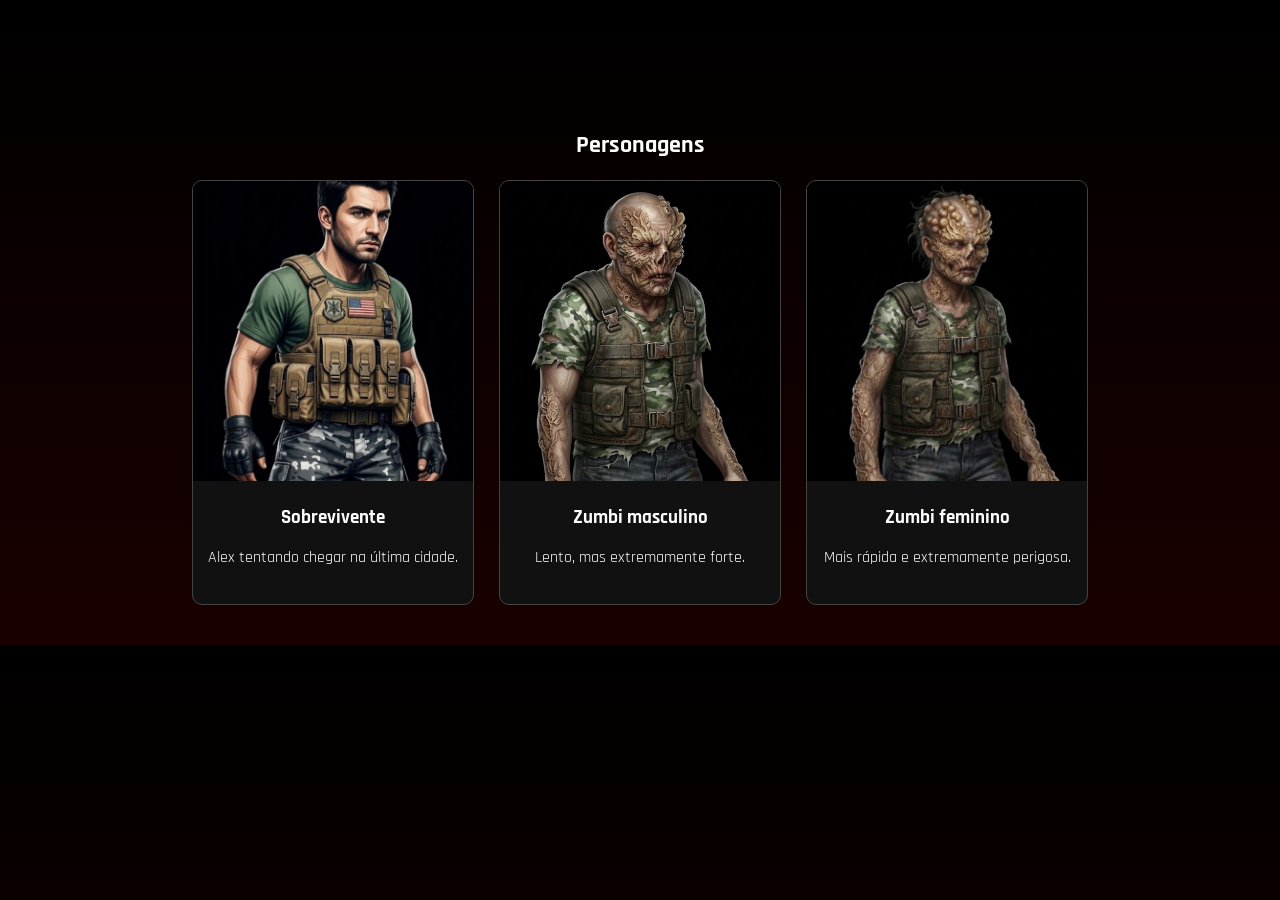
==== personagens.html @ fd247b11 "Atualização completa do site com nova estrutura e historia" ====
<!DOCTYPE html>
<html lang="pt-br">
<head>
<meta charset="UTF-8">
<title>Personagens</title>
<link rel="stylesheet" href="style.css">
</head>

<body class="pagina-personagens">

<a href="index.html" class="btn-voltar">←</a>

<section class="personagens">
    <h2>Personagens</h2>

    <div class="cards">
        <div class="card">
            <img src="imagem/foto-do-personagem.png">
            <h3>Sobrevivente</h3>
            <p>Alex tentando chegar na última cidade.</p>
        </div>

        <div class="card">
            <img src="imagem/zumbi masculino.jpg">
            <h3>Zumbi masculino</h3>
            <p>Lento, mas extremamente forte.</p>
        </div>

        <div class="card">
            <img src="imagem/foto-zumbi-feminino.png">
            <h3>Zumbi feminino</h3>
            <p>Mais rápida e extremamente perigosa.</p>
        </div>
    </div>
</section>

</body>
</html>
---- style.css ----
@import url('https://fonts.googleapis.com/css2?family=Orbitron:wght@400;700&family=Rajdhani:wght@300;500&display=swap');

/* --- REGRA DE BLUR PARA MENORES DE 18 --- */
.restricao-idade .capa, 
.restricao-idade .card img, 
.restricao-idade iframe,
.restricao-idade img {
    filter: blur(20px) grayscale(100%) !important;
    pointer-events: none;
    user-select: none;
}

body {
    margin: 0;
    font-family: 'Rajdhani', sans-serif;
    color: white;
    background: linear-gradient(to bottom, #000000, #1a0000);
    padding-top: 70px;
}

/* MENU */
.menu {
    position: fixed;
    top: 0;
    width: 100%;
    background: rgba(200, 0, 0, 0.9);
    display: flex;
    align-items: center;
    justify-content: center;
    padding: 15px 30px;
    z-index: 1000;
    box-shadow: 0 0 15px red;
    box-sizing: border-box;
}

/* LOGO */
.logo {
    position: absolute;
    left: 20px;
}

.logo img {
    height: 40px;
}

/* NAV */
nav {
    display: flex;
    gap: 30px;
}

nav a {
    color: white;
    text-decoration: none;
    font-size: 18px;
    transition: 0.3s;
}

nav a:hover {
    color: #00ff88;
    transform: scale(1.1);
}

/* CAPA */
.capa {
    height: 100vh;
    background: url('imagem/Fundodositejogo.jpg') no-repeat center;
    background-size: cover;
    display: flex;
    justify-content: center;
    align-items: center;
    position: relative;
}

/* overlay escuro */
.overlay {
    position: absolute;
    width: 100%;
    height: 100%;
    background: rgba(0,0,0,0.6);
}

/* BOTÃO TESTAR */
.btn-testar {
    position: relative;
    background: red;
    color: white;
    padding: 18px 35px;
    border: none;
    cursor: pointer;
    transition: 0.3s;
    font-size: 20px;
    border-radius: 10px;
    box-shadow: 0 0 15px red;
}

.btn-testar:hover {
    background: darkred;
    transform: scale(1.08);
    box-shadow: 0 0 25px red;
}

/* IFRAME - CORRIGIDO PARA APARECER */
.conteudo {
    width: 100%;
    height: calc(100vh - 70px);
    display: none; /* JS muda para 'block' ao clicar */
}

.conteudo iframe {
    width: 100%;
    height: 100%;
    border: none;
    background: black;
}

/* MODAL CONTATO (Login Modal) */
.login-modal {
    display: none;
    position: fixed;
    width: 100%;
    height: 100%;
    background: rgba(0,0,0,0.8);
    justify-content: center;
    align-items: center;
    z-index: 3000;
}

.login-box {
    background: #1c1c1c;
    padding: 30px;
    border-radius: 10px;
    width: 300px;
    box-shadow: 0 0 20px red;
}

.login-box input,
.login-box textarea {
    width: 100%;
    margin: 10px 0;
    padding: 10px;
    border: none;
    border-radius: 5px;
}

.login-box button {
    width: 100%;
    padding: 10px;
    background: red;
    color: white;
    border: none;
    border-radius: 5px;
    cursor: pointer;
}

/* FECHAR */
.fechar {
    cursor: pointer;
    float: right;
    font-size: 20px;
}

/* SETA VOLTAR */
.btn-voltar {
    position: fixed;
    top: 90px;
    left: 20px;
    font-size: 28px;
    color: white;
    text-decoration: none;
    background: rgba(0,0,0,0.6);
    padding: 10px 15px;
    border-radius: 50%;
    transition: 0.3s;
    z-index: 2000;
    display: none; /* Aparece via JS */
}

/* MODAL IDADE */
.age-modal {
    position: fixed;
    width: 100%;
    height: 100%;
    background: rgba(0,0,0,0.9);
    display: none;
    justify-content: center;
    align-items: center;
    z-index: 5000;
}

.age-box {
    background: #1c1c1c;
    padding: 40px;
    border-radius: 10px;
    text-align: center;
    width: 300px;
    box-shadow: 0 0 20px red;
}

/* PERSONAGENS E SOBRE */
.pagina-sobre { display: flex; justify-content: center; padding-top: 120px; }
.sobre-box { max-width: 700px; background: rgba(15, 0, 0, 0.95); padding: 40px; border-radius: 15px; border: 1px solid red; text-align: center; }
.personagens { text-align: center; padding: 40px 20px; }
.cards { display: flex; justify-content: center; gap: 25px; flex-wrap: wrap; }
.card { background: #111; border: 1px solid #444; border-radius: 10px; width: 280px; padding-bottom: 20px; transition: 0.4s; overflow: hidden; }
.card img { width: 100%; height: 300px; object-fit: cover; }

/* RESPONSIVIDADE COMPLETA */
@media (max-width: 768px) {
    .menu { flex-direction: column; padding: 10px; height: auto; }
    .logo { position: static; margin-bottom: 10px; }
    nav { gap: 15px; flex-wrap: wrap; justify-content: center; }
    body { padding-top: 130px; }
    .card { width: 90%; }
    .btn-voltar { top: auto; bottom: 20px; left: 10px; }
}
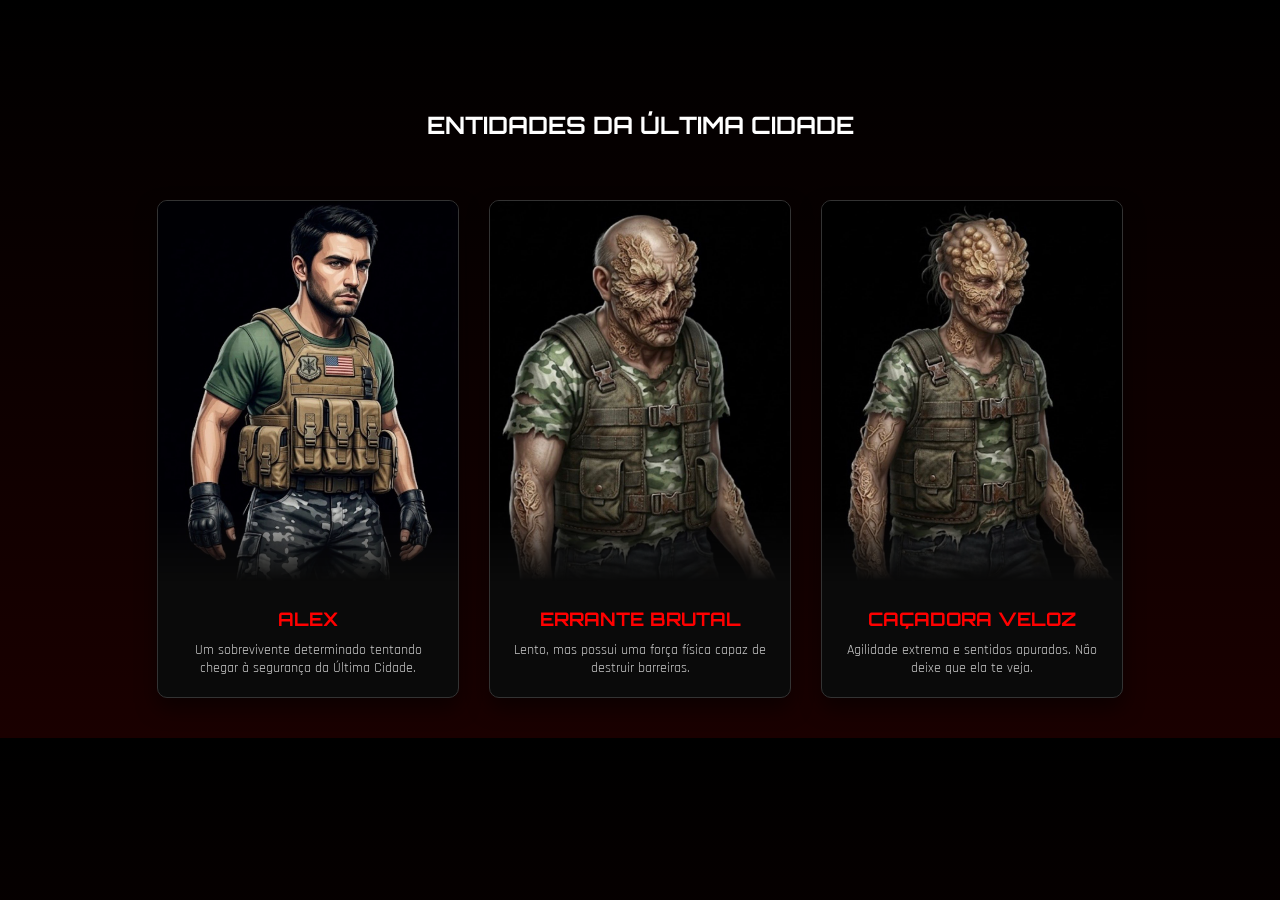
==== commit 379ecddd: "Atualização completa do site com nova estrutura e historia" ====
--- a/personagens.html
+++ b/personagens.html
@@ -1,38 +1,47 @@
 <!DOCTYPE html>
 <html lang="pt-br">
 <head>
-<meta charset="UTF-8">
-<title>Personagens</title>
-<link rel="stylesheet" href="style.css">
+    <meta charset="UTF-8">
+    <meta name="viewport" content="width=device-width, initial-scale=1.0">
+    <title>Personagens - Última Cidade</title>
+    <link rel="stylesheet" href="style.css">
 </head>
 
 <body class="pagina-personagens">
 
-<a href="index.html" class="btn-voltar">←</a>
+    <a href="index.html" class="btn-voltar">← VOLTAR PARA A BASE</a>
 
-<section class="personagens">
-    <h2>Personagens</h2>
+    <section class="personagens">
+        <h2 style="font-family: 'Orbitron'; color: white; text-align: center; text-transform: uppercase; margin-top: 40px;">
+            Entidades da Última Cidade
+        </h2>
 
-    <div class="cards">
-        <div class="card">
-            <img src="imagem/foto-do-personagem.png">
-            <h3>Sobrevivente</h3>
-            <p>Alex tentando chegar na última cidade.</p>
+        <div class="cards">
+            <div class="card">
+                <img src="imagem/foto-do-personagem.png" alt="Sobrevivente">
+                <div class="card-info">
+                    <h3>Alex</h3>
+                    <p>Um sobrevivente determinado tentando chegar à segurança da Última Cidade.</p>
+                </div>
+            </div>
+
+            <div class="card">
+                <img src="imagem/zumbi masculino.jpg" alt="Zumbi Masculino">
+                <div class="card-info">
+                    <h3>Errante Brutal</h3>
+                    <p>Lento, mas possui uma força física capaz de destruir barreiras.</p>
+                </div>
+            </div>
+
+            <div class="card">
+                <img src="imagem/foto-zumbi-feminino.png" alt="Zumbi Feminino">
+                <div class="card-info">
+                    <h3>Caçadora Veloz</h3>
+                    <p>Agilidade extrema e sentidos apurados. Não deixe que ela te veja.</p>
+                </div>
+            </div>
         </div>
-
-        <div class="card">
-            <img src="imagem/zumbi masculino.jpg">
-            <h3>Zumbi masculino</h3>
-            <p>Lento, mas extremamente forte.</p>
-        </div>
-
-        <div class="card">
-            <img src="imagem/foto-zumbi-feminino.png">
-            <h3>Zumbi feminino</h3>
-            <p>Mais rápida e extremamente perigosa.</p>
-        </div>
-    </div>
-</section>
+    </section>
 
 </body>
 </html>
--- a/style.css
+++ b/style.css
@@ -1,6 +1,21 @@
 @import url('https://fonts.googleapis.com/css2?family=Orbitron:wght@400;700&family=Rajdhani:wght@300;500&display=swap');
 
-/* --- REGRA DE BLUR PARA MENORES DE 18 --- */
+/* --- CRITÉRIO: ALTERNÂNCIA DE TEMA (MODO CLARO) --- */
+body.modo-claro {
+    background: linear-gradient(to bottom, #e0e0e0, #ffffff) !important;
+    color: #000000 !important;
+}
+
+body.modo-claro .menu {
+    background: rgba(150, 0, 0, 1) !important;
+    box-shadow: 0 0 15px rgba(0,0,0,0.3);
+}
+
+body.modo-claro nav a {
+    color: white;
+}
+
+/* --- REGRA DE BLUR (MANIPULAÇÃO DE VISIBILIDADE) --- */
 .restricao-idade .capa, 
 .restricao-idade .card img, 
 .restricao-idade iframe,
@@ -16,6 +31,7 @@
     color: white;
     background: linear-gradient(to bottom, #000000, #1a0000);
     padding-top: 70px;
+    transition: 0.5s;
 }
 
 /* MENU */
@@ -31,6 +47,7 @@
     z-index: 1000;
     box-shadow: 0 0 15px red;
     box-sizing: border-box;
+    transition: 0.3s;
 }
 
 /* LOGO */
@@ -54,6 +71,7 @@
     text-decoration: none;
     font-size: 18px;
     transition: 0.3s;
+    font-weight: bold;
 }
 
 nav a:hover {
@@ -72,7 +90,6 @@
     position: relative;
 }
 
-/* overlay escuro */
 .overlay {
     position: absolute;
     width: 100%;
@@ -92,19 +109,14 @@
     font-size: 20px;
     border-radius: 10px;
     box-shadow: 0 0 15px red;
-}
-
-.btn-testar:hover {
-    background: darkred;
-    transform: scale(1.08);
-    box-shadow: 0 0 25px red;
-}
-
-/* IFRAME - CORRIGIDO PARA APARECER */
+    font-family: 'Orbitron', sans-serif;
+}
+
+/* IFRAME */
 .conteudo {
     width: 100%;
     height: calc(100vh - 70px);
-    display: none; /* JS muda para 'block' ao clicar */
+    display: none; 
 }
 
 .conteudo iframe {
@@ -114,66 +126,104 @@
     background: black;
 }
 
-/* MODAL CONTATO (Login Modal) */
-.login-modal {
-    display: none;
-    position: fixed;
-    width: 100%;
-    height: 100%;
-    background: rgba(0,0,0,0.8);
-    justify-content: center;
-    align-items: center;
-    z-index: 3000;
-}
-
-.login-box {
-    background: #1c1c1c;
-    padding: 30px;
-    border-radius: 10px;
-    width: 300px;
-    box-shadow: 0 0 20px red;
-}
-
-.login-box input,
-.login-box textarea {
-    width: 100%;
-    margin: 10px 0;
-    padding: 10px;
-    border: none;
-    border-radius: 5px;
-}
-
-.login-box button {
-    width: 100%;
-    padding: 10px;
-    background: red;
-    color: white;
-    border: none;
-    border-radius: 5px;
-    cursor: pointer;
-}
-
-/* FECHAR */
-.fechar {
-    cursor: pointer;
-    float: right;
-    font-size: 20px;
-}
-
-/* SETA VOLTAR */
+/* --- MELHORIA: BOTÃO DE VOLTAR ESTILIZADO --- */
 .btn-voltar {
     position: fixed;
     top: 90px;
-    left: 20px;
-    font-size: 28px;
+    left: 30px;
+    z-index: 2500;
+    display: none;
+    
+    background: rgba(255, 0, 0, 0.7);
     color: white;
     text-decoration: none;
-    background: rgba(0,0,0,0.6);
-    padding: 10px 15px;
-    border-radius: 50%;
-    transition: 0.3s;
-    z-index: 2000;
-    display: none; /* Aparece via JS */
+    font-family: 'Orbitron', sans-serif;
+    font-weight: bold;
+    font-size: 13px;
+    padding: 10px 20px;
+    border-radius: 5px;
+    border: 1px solid #ff0000;
+    box-shadow: 0 0 15px rgba(255, 0, 0, 0.4);
+    transition: 0.3s;
+    text-transform: uppercase;
+}
+
+.btn-voltar:hover {
+    background: #ff0000;
+    box-shadow: 0 0 25px #ff0000;
+    transform: scale(1.05);
+}
+
+/* --- MELHORIA: VISUAL DOS PERSONAGENS --- */
+.cards {
+    display: flex;
+    justify-content: center;
+    gap: 30px;
+    flex-wrap: wrap;
+    padding: 40px 20px;
+}
+
+.card {
+    background: #0a0a0a;
+    border: 1px solid #333;
+    border-radius: 10px;
+    width: 300px;
+    overflow: hidden;
+    transition: 0.4s;
+    box-shadow: 0 10px 20px rgba(0,0,0,0.5);
+}
+
+.card:hover {
+    border-color: #ff0000;
+    transform: translateY(-10px);
+    box-shadow: 0 0 20px rgba(255, 0, 0, 0.3);
+}
+
+.card img {
+    width: 100%;
+    height: 380px;
+    object-fit: cover;
+    mask-image: linear-gradient(to bottom, black 80%, transparent 100%);
+    -webkit-mask-image: linear-gradient(to bottom, black 80%, transparent 100%);
+}
+
+.card-info {
+    padding: 20px;
+    text-align: center;
+}
+
+.card-info h3 {
+    font-family: 'Orbitron', sans-serif;
+    color: #ff0000;
+    margin: 0 0 10px 0;
+    text-transform: uppercase;
+}
+
+.card-info p {
+    font-size: 14px;
+    color: #ccc;
+    margin: 0;
+}
+
+/* PAINEL DE STATUS (HUD) */
+.status-painel {
+    color: white; 
+    background: rgba(139, 0, 0, 0.8); 
+    padding: 15px; 
+    position: fixed; 
+    bottom: 20px; 
+    right: 20px; 
+    border-radius: 10px; 
+    border: 2px solid #000; 
+    font-family: 'Orbitron', sans-serif; 
+    z-index: 2000; 
+    min-width: 180px;
+    box-shadow: 0 0 10px rgba(255,0,0,0.5);
+}
+
+.status-painel span {
+    color: #00ff88;
+    font-weight: bold;
 }
 
 /* MODAL IDADE */
@@ -197,20 +247,11 @@
     box-shadow: 0 0 20px red;
 }
 
-/* PERSONAGENS E SOBRE */
-.pagina-sobre { display: flex; justify-content: center; padding-top: 120px; }
-.sobre-box { max-width: 700px; background: rgba(15, 0, 0, 0.95); padding: 40px; border-radius: 15px; border: 1px solid red; text-align: center; }
-.personagens { text-align: center; padding: 40px 20px; }
-.cards { display: flex; justify-content: center; gap: 25px; flex-wrap: wrap; }
-.card { background: #111; border: 1px solid #444; border-radius: 10px; width: 280px; padding-bottom: 20px; transition: 0.4s; overflow: hidden; }
-.card img { width: 100%; height: 300px; object-fit: cover; }
-
-/* RESPONSIVIDADE COMPLETA */
+/* RESPONSIVIDADE */
 @media (max-width: 768px) {
     .menu { flex-direction: column; padding: 10px; height: auto; }
     .logo { position: static; margin-bottom: 10px; }
     nav { gap: 15px; flex-wrap: wrap; justify-content: center; }
     body { padding-top: 130px; }
-    .card { width: 90%; }
     .btn-voltar { top: auto; bottom: 20px; left: 10px; }
 }
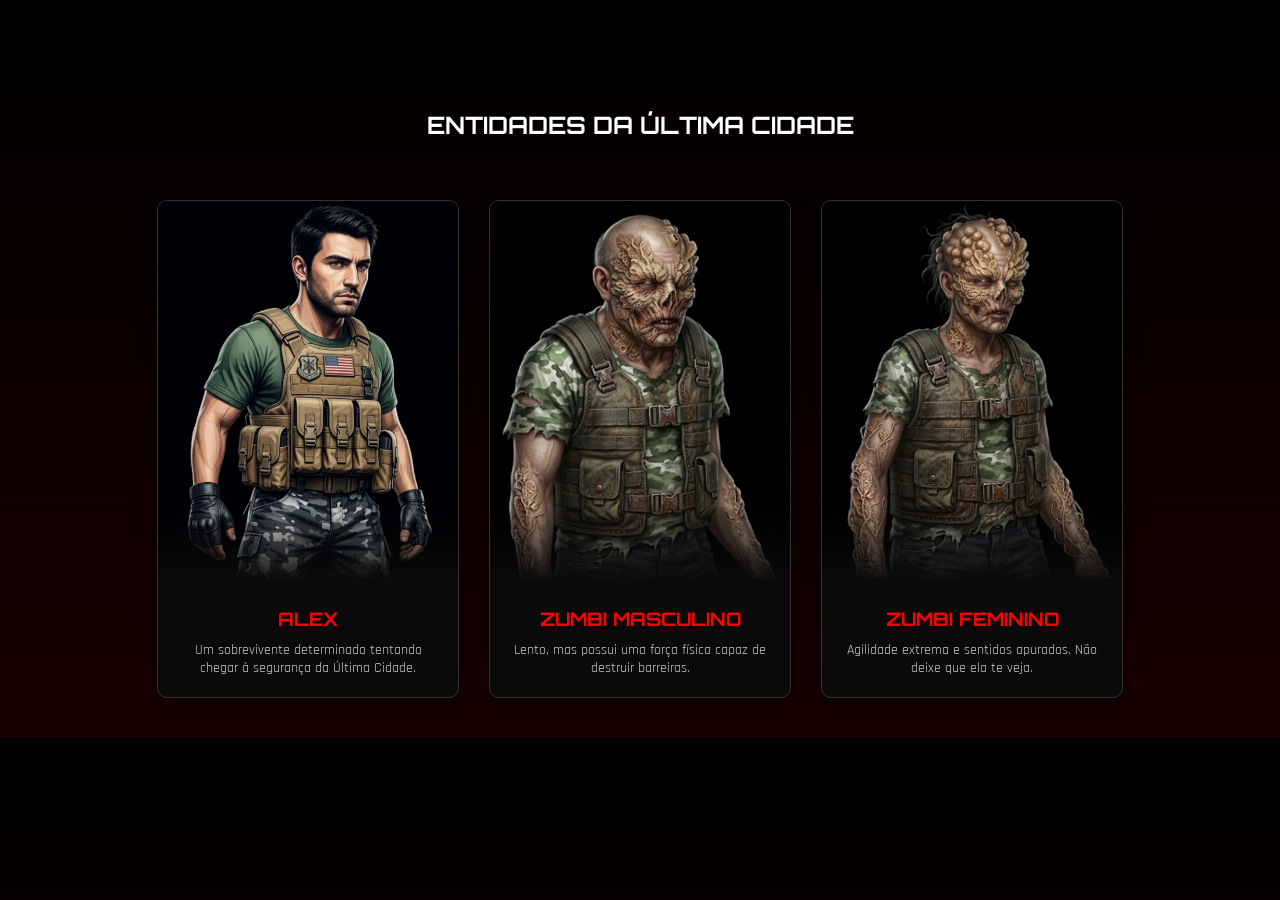
==== commit 08268a2d: "Atualização completa do site com nova estrutura e historia" ====
--- a/personagens.html
+++ b/personagens.html
@@ -28,7 +28,7 @@
             <div class="card">
                 <img src="imagem/zumbi masculino.jpg" alt="Zumbi Masculino">
                 <div class="card-info">
-                    <h3>Errante Brutal</h3>
+                    <h3>Zumbi Masculino</h3>
                     <p>Lento, mas possui uma força física capaz de destruir barreiras.</p>
                 </div>
             </div>
@@ -36,7 +36,7 @@
             <div class="card">
                 <img src="imagem/foto-zumbi-feminino.png" alt="Zumbi Feminino">
                 <div class="card-info">
-                    <h3>Caçadora Veloz</h3>
+                    <h3>Zumbi Feminino</h3>
                     <p>Agilidade extrema e sentidos apurados. Não deixe que ela te veja.</p>
                 </div>
             </div>
